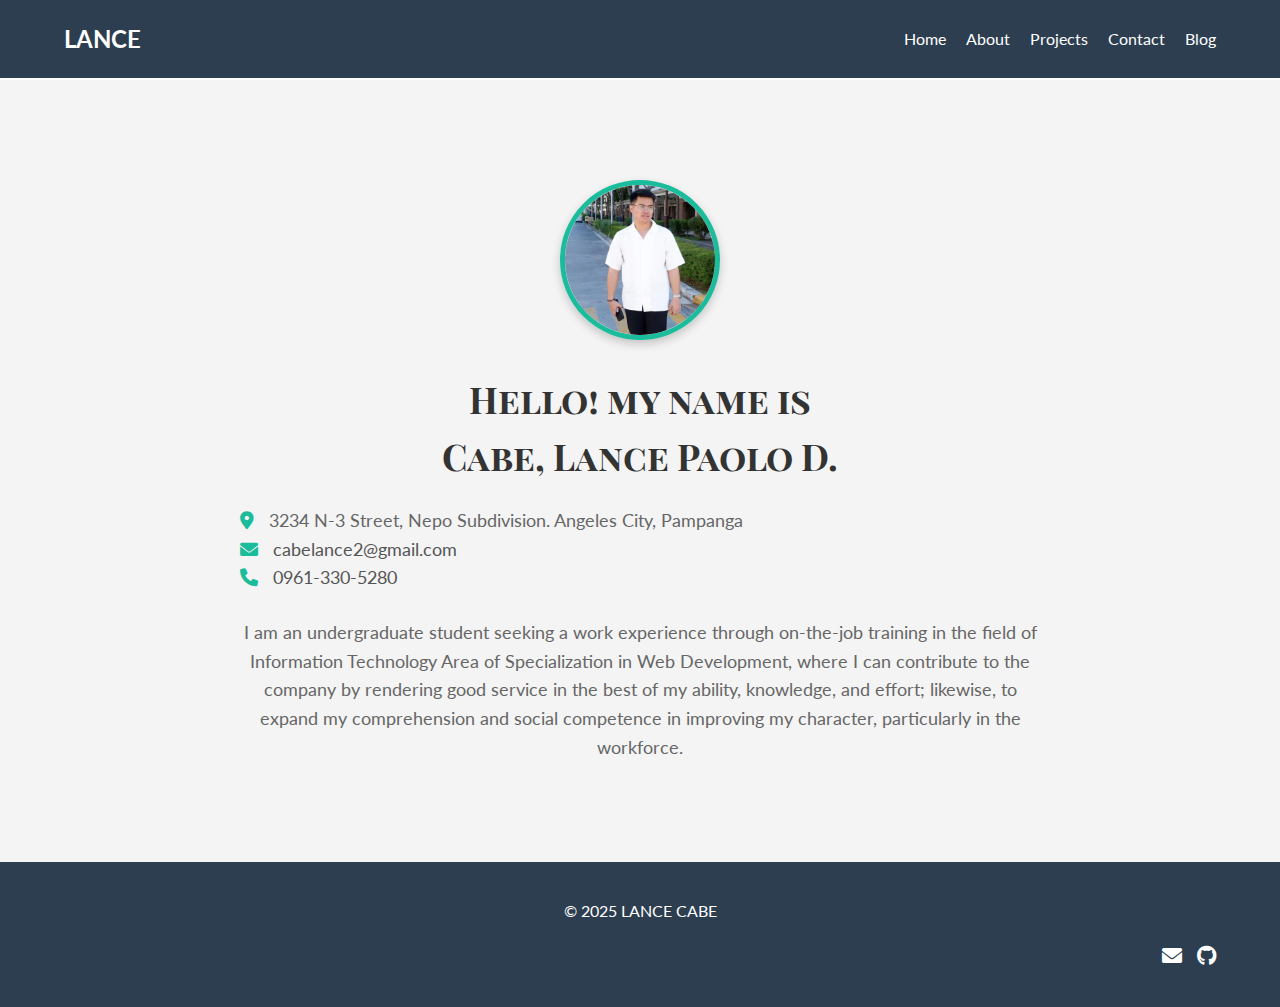
==== index.html @ 2daf8c80 "Updated files" ====
<!DOCTYPE html>
<html>
<head>
    <title>Lance Cabe</title>
    <meta charset="utf-8" />
    <meta name="viewport" content="width=device-width, initial-scale=1">
    <link rel="shortcut icon" href="img/favicon.png" />
    <link href='https://fonts.googleapis.com/css?family=Playfair+Display+SC:700' rel='stylesheet' type='text/css'>
    <link href='https://fonts.googleapis.com/css?family=Lato:400,700' rel='stylesheet' type='text/css'>
    <link rel="stylesheet" href="https://cdnjs.cloudflare.com/ajax/libs/font-awesome/6.0.0/css/all.min.css">
    <link rel="stylesheet" href="styles.css" />
</head>
<body>
    <header class="main-header">
        <div class="container nav-container">
            <a href="#" class="logo">LANCE</a>
            <nav class="nav-menu">
                <ul class="nav-links">
                    <li><a href="index.html">Home</a></li>
                    <li><a href="about.html">About</a></li>
                    <li><a href="projects.html">Projects</a></li>
                    <li><a href="contact.html">Contact</a></li>
                    <li><a href="blog.html">Blog</a></li>
                </ul>
            </nav>
            <div class="hamburger">
                <span></span>
                <span></span>
                <span></span>
            </div>
        </div>
    </header>

    <!-- Introduction Section -->
    <div class="intro section" id="about">
        <div class="container">
            <div class="units-row units-split wrap">
                <div class="unit-20">
                    <img src="../images/profile.webp" alt="profile" class="profile-img">
                </div>
                <div class="unit-80">
                    <h1>Hello! my name is<br><span id="typed">Cabe, Lance Paolo D.</span></h1>
                    <div class="contact-info">
                        <p><i class="fas fa-map-marker-alt"></i> 3234 N-3 Street, Nepo Subdivision. Angeles City, Pampanga</p>
                        <p><i class="fas fa-envelope"></i> <a href="mailto:cabelance2@gmail.com">cabelance2@gmail.com</a></p>
                        <p><i class="fas fa-phone"></i> <a href="tel:09613305280">0961-330-5280</a></p>
                    </div>
                </div>
                <br>
                <p>
                    I am an undergraduate student seeking a work experience through on-the-job training in the field of Information Technology Area of Specialization in Web Development, where I can contribute to the company by rendering good service in the best of my ability, knowledge, and effort; likewise, to expand my comprehension and social competence in improving my character, particularly in the workforce.
                </p>
            </div>
        </div>
    </div>

    <footer>
        <div class="container">
            <div class="units-row">
                <div class="unit-50">
                    <p> &copy; 2025 LANCE CABE</p>
                </div>
                <div class="unit-50">
                    <ul class="social list-flat right">
                        <li><a href="mailto:cabelance2@gmail.com"><i class="fas fa-envelope"></i></a></li>
                        <li><a href="http://github.com/Lanseyy"><i class="fab fa-github"></i></a></li>
                    </ul>
                </div>
            </div>
        </div>
    </footer>
    <script src="scripts.js"></script>
</body>
</html>
---- styles.css ----
/* General Styles */
body {
    font-family: 'Lato', sans-serif;
    margin: 0;
    padding: 0;
    color: #333;
    line-height: 1.6;
}

.container {
    width: 90%;
    max-width: 1200px;
    margin: 0 auto;
}

/* Default Navigation Bar */
.main-header {
    background: transparent;
    color: #fff;
    padding: 20px 0;
    position: fixed;
    top: 0;
    width: 100%;
    z-index: 1000;
    transition: background 0.3s ease, color 0.3s ease;
}

/* Scrolled Navigation Bar */
.main-header.scrolled {
    background: #fff;
    box-shadow: 0 2px 10px rgba(0, 0, 0, 0.1);
}

.main-header.scrolled .logo,
.main-header.scrolled .nav-links a {
    color: #333;
}

.main-header.scrolled .hamburger span {
    background: #333;
}

body {
    padding-top: 80px;
}

/* Header and Navigation */
.main-header {
    background: #2c3e50;
    padding: 20px 0;
    top: 0;
    z-index: 1000;
}

.nav-container {
    display: flex;
    justify-content: space-between;
    align-items: center;
}

.logo {
    font-size: 24px;
    font-weight: bold;
    text-decoration: none;
    color: #fff;
}

.nav-menu {
    display: flex;
}

.nav-links {
    list-style: none;
    margin: 0;
    padding: 0;
    display: flex;
}

.nav-links li {
    margin-left: 20px;
}

.nav-links a {
    color: #fff;
    text-decoration: none;
    font-size: 16px;
    transition: color 0.3s ease;
}

.nav-links a:hover {
    color: #1abc9c;
}

.hamburger {
    display: none;
    flex-direction: column;
    cursor: pointer;
}

.hamburger span {
    background: #fff;
    height: 3px;
    width: 25px;
    margin: 4px 0;
    transition: all 0.3s ease;
}

/* Contact Information Styles */
.contact-info {
    margin-top: 20px;
    text-align: left;
}

.contact-info p {
    margin: 10px 0;
    font-size: 16px;
    color: #555;
}

.contact-info i {
    margin-right: 10px;
    color: #1abc9c;
}

.contact-info a {
    color: #555;
    text-decoration: none;
    transition: color 0.3s ease;
}

.contact-info a:hover {
    color: #1abc9c;
}

/* Responsive Navigation */
@media (max-width: 768px) {
    .nav-menu {
        display: none;
        flex-direction: column;
        background: #2c3e50;
        position: absolute;
        top: 60px;
        right: 0;
        width: 100%;
        text-align: center;
    }

    .nav-menu.active {
        display: flex;
    }

    .nav-links li {
        margin: 10px 0;
    }

    .hamburger {
        display: flex;
    }
}

/* Profile Picture Design */
.profile-img {
    width: 150px;
    height: 150px;
    border-radius: 50%;
    object-fit: cover;
    border: 5px solid #1abc9c;
    box-shadow: 0 4px 10px rgba(0, 0, 0, 0.2);
    transition: transform 0.3s ease, box-shadow 0.3s ease;
    position: relative;
    overflow: hidden;
}

/* Hover Effect */
.profile-img:hover {
    transform: scale(1.05);
    box-shadow: 0 6px 15px rgba(0, 0, 0, 0.3);
}

/* Rotating Border Animation */
.profile-img::before {
    content: '';
    position: absolute;
    top: -5px;
    left: -5px;
    right: -5px;
    bottom: -5px;
    border-radius: 50%;
    border: 5px solid transparent;
    border-top-color: #2c3e50;
    animation: rotateBorder 2s linear infinite;
}

@keyframes rotateBorder {
    0% {
        transform: rotate(0deg);
    }
    100% {
        transform: rotate(360deg);
    }
}

/* Introduction Section */
.intro {
    padding: 100px 0;
    background: #f4f4f4;
    text-align: center;
}

.intro h1 {
    font-size: 36px;
    margin-bottom: 20px;
    font-family: 'Playfair Display SC', serif;
}

.intro p {
    font-size: 18px;
    color: #666;
    max-width: 800px;
    margin: 0 auto;
}

/* Footer */
footer {
    background: #2c3e50;
    color: #fff;
    padding: 20px 0;
    text-align: center;
}

.social {
    list-style: none;
    padding: 0;
    display: flex;
    justify-content: flex-end;
}

.social li {
    margin-left: 15px;
}

.social a {
    color: #fff;
    font-size: 20px;
    transition: color 0.3s ease;
}

.social a:hover {
    color: #1abc9c;
}
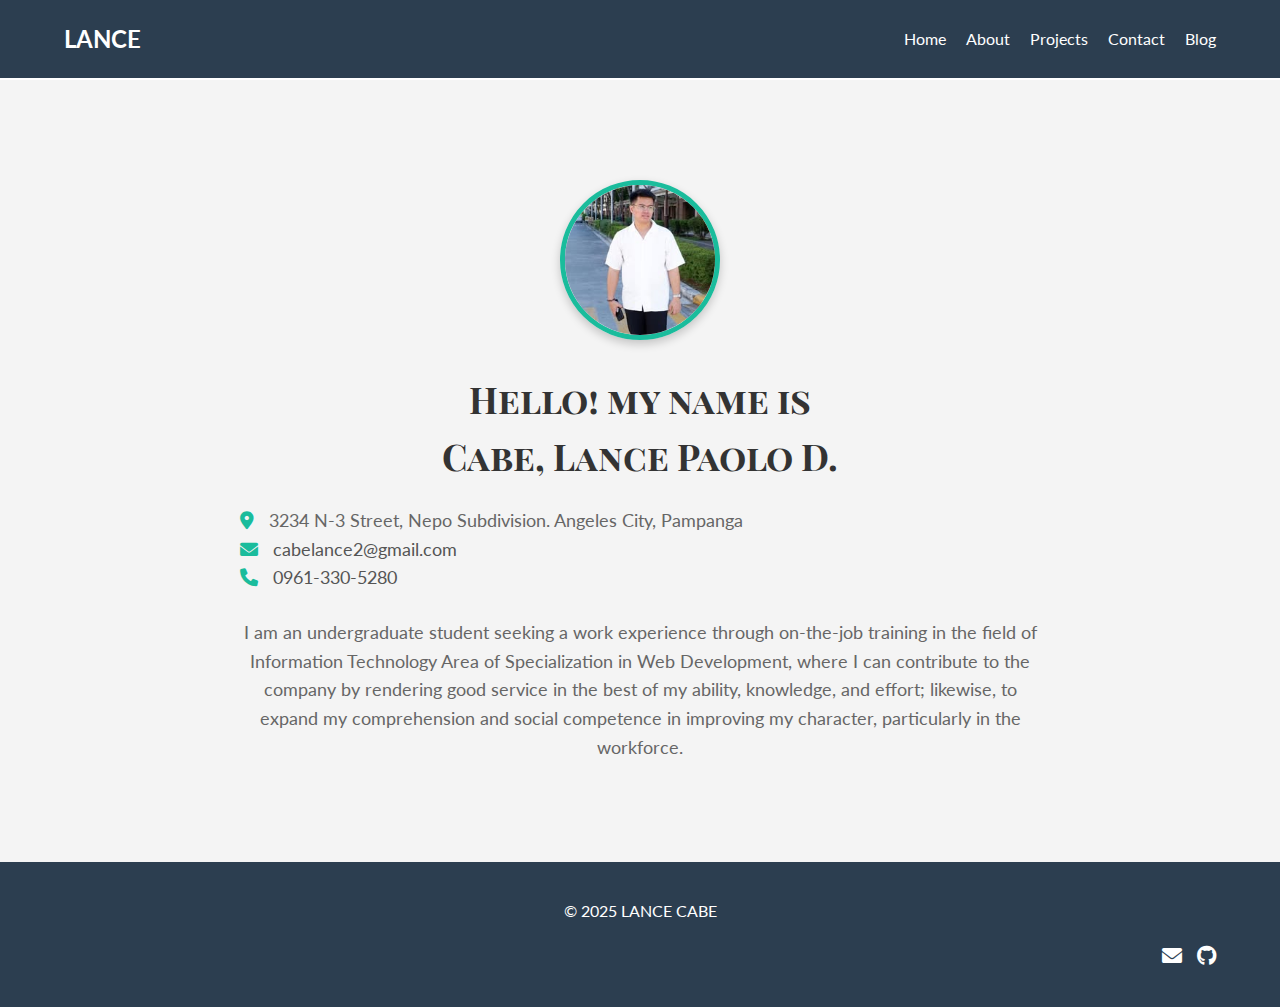
==== commit 72431133: "Updated files" ====
--- a/index.html
+++ b/index.html
@@ -36,7 +36,7 @@
         <div class="container">
             <div class="units-row units-split wrap">
                 <div class="unit-20">
-                    <img src="../images/profile.webp" alt="profile" class="profile-img">
+                    <img src="images/profile.jpg" alt="profile" class="profile-img">
                 </div>
                 <div class="unit-80">
                     <h1>Hello! my name is<br><span id="typed">Cabe, Lance Paolo D.</span></h1>
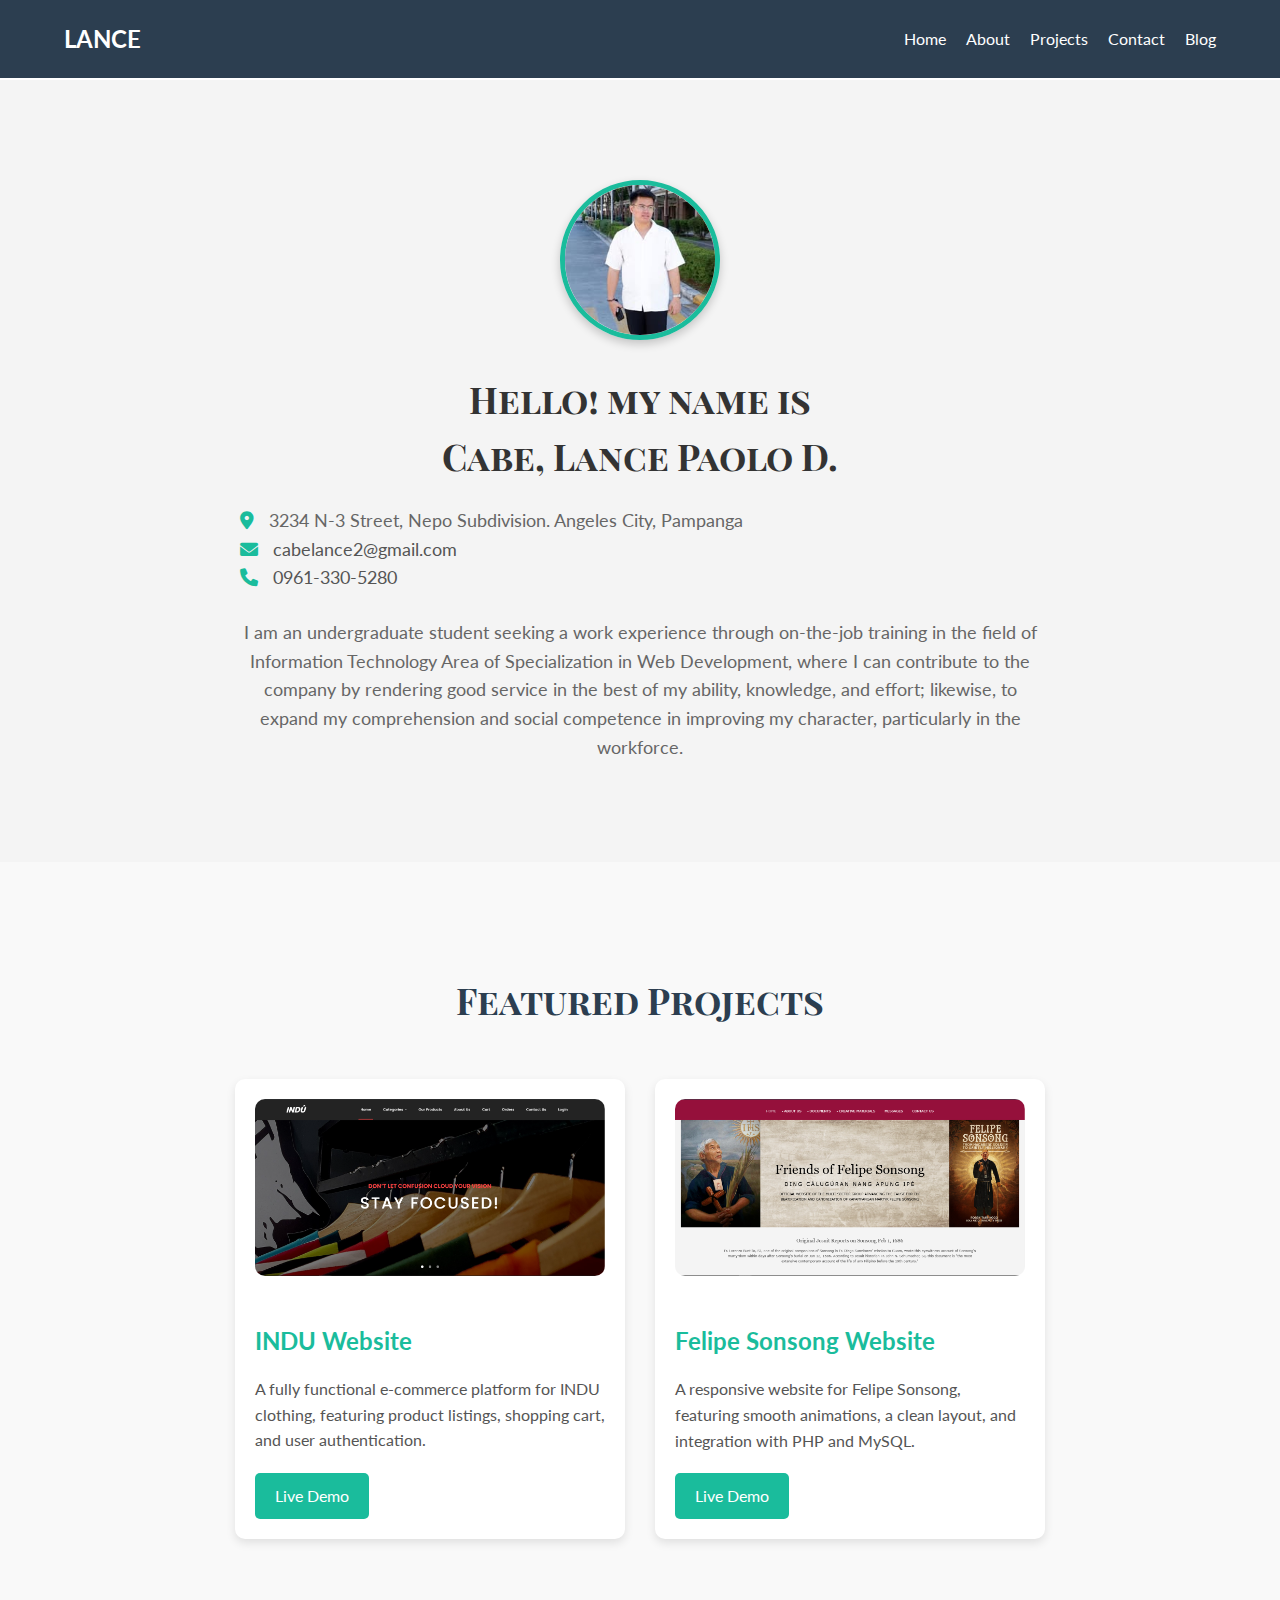
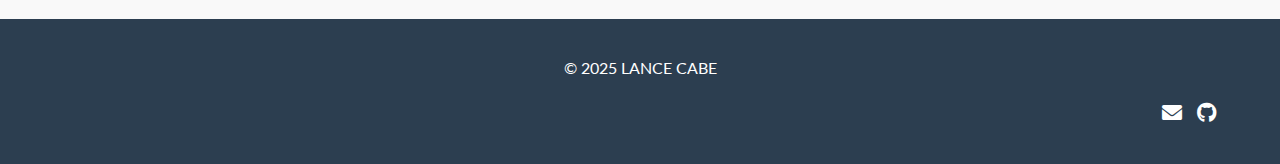
==== commit da868d1b: "Commit Update" ====
--- a/index.html
+++ b/index.html
@@ -1,74 +1,182 @@
 <!DOCTYPE html>
 <html>
-<head>
-    <title>Lance Cabe</title>
-    <meta charset="utf-8" />
-    <meta name="viewport" content="width=device-width, initial-scale=1">
-    <link rel="shortcut icon" href="img/favicon.png" />
-    <link href='https://fonts.googleapis.com/css?family=Playfair+Display+SC:700' rel='stylesheet' type='text/css'>
-    <link href='https://fonts.googleapis.com/css?family=Lato:400,700' rel='stylesheet' type='text/css'>
-    <link rel="stylesheet" href="https://cdnjs.cloudflare.com/ajax/libs/font-awesome/6.0.0/css/all.min.css">
-    <link rel="stylesheet" href="styles.css" />
-</head>
-<body>
-    <header class="main-header">
-        <div class="container nav-container">
-            <a href="#" class="logo">LANCE</a>
+   <head>
+      <title>Lance Cabe</title>
+      <meta charset="utf-8" />
+      <meta name="viewport" content="width=device-width, initial-scale=1">
+      <link rel="shortcut icon" href="img/favicon.png" />
+      <link href='https://fonts.googleapis.com/css?family=Playfair+Display+SC:700' rel='stylesheet' type='text/css'>
+      <link href='https://fonts.googleapis.com/css?family=Lato:400,700' rel='stylesheet' type='text/css'>
+      <link rel="stylesheet" href="https://cdnjs.cloudflare.com/ajax/libs/font-awesome/6.0.0/css/all.min.css">
+      <link rel="stylesheet" href="styles.css" />
+      <style>
+         .featured-projects {
+            padding: 80px 0;
+            background: #f9f9f9;
+         }
+
+         .featured-projects h2 {
+            font-size: 36px;
+            text-align: center;
+            margin-bottom: 50px;
+            font-family: 'Playfair Display SC', serif;
+            color: #2c3e50;
+         }
+
+         .project-grid {
+            display: flex;
+            flex-wrap: wrap;
+            gap: 30px;
+            justify-content: center;
+         }
+
+         .project-card {
+            background: #fff;
+            border-radius: 10px;
+            box-shadow: 0 4px 10px rgba(0, 0, 0, 0.1);
+            padding: 20px;
+            width: 100%;
+            max-width: 350px;
+            transition: transform 0.3s ease, box-shadow 0.3s ease;
+         }
+
+         .project-card:hover {
+            transform: translateY(-10px);
+            box-shadow: 0 6px 15px rgba(0, 0, 0, 0.2);
+         }
+
+         .project-card img {
+            width: 100%;
+            border-radius: 10px;
+            margin-bottom: 15px;
+         }
+
+         .project-card h3 {
+            font-size: 24px;
+            margin-bottom: 10px;
+            color: #1abc9c;
+         }
+
+         .project-card p {
+            font-size: 16px;
+            line-height: 1.6;
+            color: #555;
+            margin-bottom: 20px;
+         }
+
+         .project-links {
+            display: flex;
+            gap: 10px;
+         }
+
+         .project-links a {
+            display: inline-block;
+            padding: 10px 20px;
+            background: #1abc9c;
+            color: #fff;
+            text-decoration: none;
+            border-radius: 5px;
+            transition: background 0.3s ease;
+         }
+
+         .project-links a:hover {
+            background: #16a085;
+         }
+      </style>
+   </head>
+   <body>
+      <header class="main-header">
+         <div class="container nav-container">
+            <a href="index.html" class="logo">LANCE</a>
             <nav class="nav-menu">
-                <ul class="nav-links">
-                    <li><a href="index.html">Home</a></li>
-                    <li><a href="about.html">About</a></li>
-                    <li><a href="projects.html">Projects</a></li>
-                    <li><a href="contact.html">Contact</a></li>
-                    <li><a href="blog.html">Blog</a></li>
-                </ul>
+               <ul class="nav-links">
+                  <li><a href="index.html">Home</a></li>
+                  <li><a href="about.html">About</a></li>
+                  <li><a href="projects.html">Projects</a></li>
+                  <li><a href="contact.html">Contact</a></li>
+                  <li><a href="blog.html">Blog</a></li>
+               </ul>
             </nav>
             <div class="hamburger">
-                <span></span>
-                <span></span>
-                <span></span>
+               <span></span>
+               <span></span>
+               <span></span>
             </div>
-        </div>
-    </header>
+         </div>
+      </header>
 
-    <!-- Introduction Section -->
-    <div class="intro section" id="about">
-        <div class="container">
+      <!-- Introduction Section -->
+      <div class="intro section" id="about">
+         <div class="container">
             <div class="units-row units-split wrap">
-                <div class="unit-20">
-                    <img src="images/profile.jpg" alt="profile" class="profile-img">
-                </div>
-                <div class="unit-80">
-                    <h1>Hello! my name is<br><span id="typed">Cabe, Lance Paolo D.</span></h1>
-                    <div class="contact-info">
-                        <p><i class="fas fa-map-marker-alt"></i> 3234 N-3 Street, Nepo Subdivision. Angeles City, Pampanga</p>
-                        <p><i class="fas fa-envelope"></i> <a href="mailto:cabelance2@gmail.com">cabelance2@gmail.com</a></p>
-                        <p><i class="fas fa-phone"></i> <a href="tel:09613305280">0961-330-5280</a></p>
-                    </div>
-                </div>
-                <br>
-                <p>
-                    I am an undergraduate student seeking a work experience through on-the-job training in the field of Information Technology Area of Specialization in Web Development, where I can contribute to the company by rendering good service in the best of my ability, knowledge, and effort; likewise, to expand my comprehension and social competence in improving my character, particularly in the workforce.
-                </p>
+               <div class="unit-20">
+                  <img src="images/profile.jpg" alt="profile" class="profile-img">
+               </div>
+               <div class="unit-80">
+                  <h1>Hello! my name is<br><span id="typed">Cabe, Lance Paolo D.</span></h1>
+                  <div class="contact-info">
+                     <p><i class="fas fa-map-marker-alt"></i> 3234 N-3 Street, Nepo Subdivision. Angeles City, Pampanga</p>
+                     <p><i class="fas fa-envelope"></i> <a href="mailto:cabelance2@gmail.com">cabelance2@gmail.com</a></p>
+                     <p><i class="fas fa-phone"></i> <a href="tel:09613305280">0961-330-5280</a></p>
+                  </div>
+               </div>
+               <br>
+               <p>
+                  I am an undergraduate student seeking a work experience through on-the-job training in the field of Information Technology Area of Specialization in Web Development, where I can contribute to the company by rendering good service in the best of my ability, knowledge, and effort; likewise, to expand my comprehension and social competence in improving my character, particularly in the workforce.
+               </p>
             </div>
-        </div>
-    </div>
+         </div>
+      </div>
 
-    <footer>
-        <div class="container">
+      <!-- Featured Projects Section -->
+      <div class="featured-projects section">
+         <div class="container">
+            <h2>Featured Projects</h2>
+            <div class="project-grid">
+               <!-- Project 1 -->
+               <div class="project-card">
+                  <img src="images/indu1.PNG" alt="INDU Website">
+                  <h3>INDU Website</h3>
+                  <p>
+                     A fully functional e-commerce platform for INDU clothing, featuring product listings, shopping cart, and user authentication.
+                  </p>
+                  <div class="project-links">
+                     <a href="projects.html">Live Demo</a>
+                  </div>
+               </div>
+
+               <!-- Project 2 -->
+               <div class="project-card">
+                  <img src="images/sonsong1.jpg" alt="Felipe Sonsong Website">
+                  <h3>Felipe Sonsong Website</h3>
+                  <p>
+                     A responsive website for Felipe Sonsong, featuring smooth animations, a clean layout, and integration with PHP and MySQL.
+                  </p>
+                  <div class="project-links">
+                     <a href="projects.html">Live Demo</a>
+                  </div>
+               </div>
+            </div>
+         </div>
+      </div>
+
+      <!-- Footer -->
+      <footer>
+         <div class="container">
             <div class="units-row">
-                <div class="unit-50">
-                    <p> &copy; 2025 LANCE CABE</p>
-                </div>
-                <div class="unit-50">
-                    <ul class="social list-flat right">
-                        <li><a href="mailto:cabelance2@gmail.com"><i class="fas fa-envelope"></i></a></li>
-                        <li><a href="http://github.com/Lanseyy"><i class="fab fa-github"></i></a></li>
-                    </ul>
-                </div>
+               <div class="unit-50">
+                  <p> &copy; 2025 LANCE CABE</p>
+               </div>
+               <div class="unit-50">
+                  <ul class="social list-flat right">
+                     <li><a href="mailto:cabelance2@gmail.com"><i class="fas fa-envelope"></i></a></li>
+                     <li><a href="http://github.com/lanshissh/sonsong"><i class="fab fa-github"></i></a></li>
+                  </ul>
+               </div>
             </div>
-        </div>
-    </footer>
-    <script src="scripts.js"></script>
-</body>
+         </div>
+      </footer>
+
+      <script src="scripts.js"></script>
+   </body>
 </html>--- a/styles.css
+++ b/styles.css
@@ -1,250 +1,335 @@
-/* General Styles */
-body {
-    font-family: 'Lato', sans-serif;
-    margin: 0;
-    padding: 0;
-    color: #333;
-    line-height: 1.6;
-}
-
-.container {
-    width: 90%;
-    max-width: 1200px;
-    margin: 0 auto;
-}
-
-/* Default Navigation Bar */
-.main-header {
-    background: transparent;
-    color: #fff;
-    padding: 20px 0;
-    position: fixed;
-    top: 0;
-    width: 100%;
-    z-index: 1000;
-    transition: background 0.3s ease, color 0.3s ease;
-}
-
-/* Scrolled Navigation Bar */
-.main-header.scrolled {
-    background: #fff;
-    box-shadow: 0 2px 10px rgba(0, 0, 0, 0.1);
-}
-
-.main-header.scrolled .logo,
-.main-header.scrolled .nav-links a {
-    color: #333;
-}
-
-.main-header.scrolled .hamburger span {
-    background: #333;
-}
-
-body {
-    padding-top: 80px;
-}
-
-/* Header and Navigation */
-.main-header {
-    background: #2c3e50;
-    padding: 20px 0;
-    top: 0;
-    z-index: 1000;
-}
-
-.nav-container {
-    display: flex;
-    justify-content: space-between;
-    align-items: center;
-}
-
-.logo {
-    font-size: 24px;
-    font-weight: bold;
-    text-decoration: none;
-    color: #fff;
-}
-
-.nav-menu {
-    display: flex;
-}
-
-.nav-links {
-    list-style: none;
-    margin: 0;
-    padding: 0;
-    display: flex;
-}
-
-.nav-links li {
-    margin-left: 20px;
-}
-
-.nav-links a {
-    color: #fff;
-    text-decoration: none;
-    font-size: 16px;
-    transition: color 0.3s ease;
-}
-
-.nav-links a:hover {
-    color: #1abc9c;
-}
-
-.hamburger {
-    display: none;
-    flex-direction: column;
-    cursor: pointer;
-}
-
-.hamburger span {
-    background: #fff;
-    height: 3px;
-    width: 25px;
-    margin: 4px 0;
-    transition: all 0.3s ease;
-}
-
-/* Contact Information Styles */
-.contact-info {
-    margin-top: 20px;
-    text-align: left;
-}
-
-.contact-info p {
-    margin: 10px 0;
-    font-size: 16px;
-    color: #555;
-}
-
-.contact-info i {
-    margin-right: 10px;
-    color: #1abc9c;
-}
-
-.contact-info a {
-    color: #555;
-    text-decoration: none;
-    transition: color 0.3s ease;
-}
-
-.contact-info a:hover {
-    color: #1abc9c;
-}
-
-/* Responsive Navigation */
-@media (max-width: 768px) {
-    .nav-menu {
-        display: none;
-        flex-direction: column;
-        background: #2c3e50;
-        position: absolute;
-        top: 60px;
-        right: 0;
-        width: 100%;
-        text-align: center;
-    }
-
-    .nav-menu.active {
-        display: flex;
-    }
-
-    .nav-links li {
-        margin: 10px 0;
-    }
-
-    .hamburger {
-        display: flex;
-    }
-}
-
-/* Profile Picture Design */
-.profile-img {
-    width: 150px;
-    height: 150px;
-    border-radius: 50%;
-    object-fit: cover;
-    border: 5px solid #1abc9c;
-    box-shadow: 0 4px 10px rgba(0, 0, 0, 0.2);
-    transition: transform 0.3s ease, box-shadow 0.3s ease;
-    position: relative;
-    overflow: hidden;
-}
-
-/* Hover Effect */
-.profile-img:hover {
-    transform: scale(1.05);
-    box-shadow: 0 6px 15px rgba(0, 0, 0, 0.3);
-}
-
-/* Rotating Border Animation */
-.profile-img::before {
-    content: '';
-    position: absolute;
-    top: -5px;
-    left: -5px;
-    right: -5px;
-    bottom: -5px;
-    border-radius: 50%;
-    border: 5px solid transparent;
-    border-top-color: #2c3e50;
-    animation: rotateBorder 2s linear infinite;
-}
-
-@keyframes rotateBorder {
-    0% {
-        transform: rotate(0deg);
-    }
-    100% {
-        transform: rotate(360deg);
-    }
-}
-
-/* Introduction Section */
-.intro {
-    padding: 100px 0;
-    background: #f4f4f4;
-    text-align: center;
-}
-
-.intro h1 {
-    font-size: 36px;
-    margin-bottom: 20px;
-    font-family: 'Playfair Display SC', serif;
-}
-
-.intro p {
-    font-size: 18px;
-    color: #666;
-    max-width: 800px;
-    margin: 0 auto;
-}
-
-/* Footer */
-footer {
-    background: #2c3e50;
-    color: #fff;
-    padding: 20px 0;
-    text-align: center;
-}
-
-.social {
-    list-style: none;
-    padding: 0;
-    display: flex;
-    justify-content: flex-end;
-}
-
-.social li {
-    margin-left: 15px;
-}
-
-.social a {
-    color: #fff;
-    font-size: 20px;
-    transition: color 0.3s ease;
-}
-
-.social a:hover {
-    color: #1abc9c;
+/* General Styles */
+body {
+	font-family: 'Lato', sans-serif;
+	margin: 0;
+	padding: 0;
+	color: #333;
+	line-height: 1.6;
+}
+
+.container {
+	width: 90%;
+	max-width: 1200px;
+	margin: 0 auto;
+}
+
+/* Default Navigation Bar */
+.main-header {
+	background: transparent;
+	color: #fff;
+	padding: 20px 0;
+	position: fixed;
+	top: 0;
+	width: 100%;
+	z-index: 1000;
+	transition: background 0.3s ease, color 0.3s ease;
+}
+
+/* Scrolled Navigation Bar */
+.main-header.scrolled {
+	background: #fff;
+	box-shadow: 0 2px 10px rgba(0, 0, 0, 0.1);
+}
+
+.main-header.scrolled .logo,
+.main-header.scrolled .nav-links a {
+	color: #333;
+}
+
+.main-header.scrolled .hamburger span {
+	background: #333;
+}
+
+body {
+	padding-top: 80px;
+}
+
+/* Header and Navigation */
+.main-header {
+	background: #2c3e50;
+	padding: 20px 0;
+	top: 0;
+	z-index: 1000;
+}
+
+.nav-container {
+	display: flex;
+	justify-content: space-between;
+	align-items: center;
+}
+
+.logo {
+	font-size: 24px;
+	font-weight: bold;
+	text-decoration: none;
+	color: #fff;
+}
+
+.nav-menu {
+	display: flex;
+}
+
+.nav-links {
+	list-style: none;
+	margin: 0;
+	padding: 0;
+	display: flex;
+}
+
+.nav-links li {
+	margin-left: 20px;
+}
+
+.nav-links a {
+	color: #fff;
+	text-decoration: none;
+	font-size: 16px;
+	transition: color 0.3s ease;
+}
+
+.nav-links a:hover {
+	color: #1abc9c;
+}
+
+.hamburger {
+	display: none;
+	flex-direction: column;
+	cursor: pointer;
+}
+
+.hamburger span {
+	background: #fff;
+	height: 3px;
+	width: 25px;
+	margin: 4px 0;
+	transition: all 0.3s ease;
+}
+
+/* Contact Information Styles */
+.contact-info {
+	margin-top: 20px;
+	text-align: left;
+}
+
+.contact-info p {
+	margin: 10px 0;
+	font-size: 16px;
+	color: #555;
+}
+
+.contact-info i {
+	margin-right: 10px;
+	color: #1abc9c;
+}
+
+.contact-info a {
+	color: #555;
+	text-decoration: none;
+	transition: color 0.3s ease;
+}
+
+.contact-info a:hover {
+	color: #1abc9c;
+}
+
+/* Responsive Navigation */
+@media (max-width: 768px) {
+	.nav-menu {
+		display: none;
+		flex-direction: column;
+		background: #2c3e50;
+		position: absolute;
+		top: 60px;
+		right: 0;
+		width: 100%;
+		text-align: center;
+	}
+
+	.nav-menu.active {
+		display: flex;
+	}
+
+	.nav-links li {
+		margin: 10px 0;
+	}
+
+	.hamburger {
+		display: flex;
+	}
+}
+
+/* Profile Picture Design */
+.profile-img {
+	width: 150px;
+	height: 150px;
+	border-radius: 50%;
+	object-fit: cover;
+	border: 5px solid #1abc9c;
+	box-shadow: 0 4px 10px rgba(0, 0, 0, 0.2);
+	transition: transform 0.3s ease, box-shadow 0.3s ease;
+	position: relative;
+	overflow: hidden;
+}
+
+/* Modal Styles */
+.modal {
+	display: none;
+	position: fixed;
+	top: 0;
+	left: 0;
+	width: 100%;
+	height: 100%;
+	background: rgba(0, 0, 0, 0.8);
+	justify-content: center;
+	align-items: center;
+	z-index: 1000;
+}
+
+.modal-content {
+	background: #fff;
+	padding: 20px;
+	border-radius: 10px;
+	width: 90%;
+	max-width: 800px;
+	text-align: center;
+	position: relative;
+}
+
+.modal-content img {
+	max-width: 100%;
+	max-height: 80vh;
+	border-radius: 5px;
+}
+
+.modal-content .download-btn {
+	display: inline-block;
+	margin-top: 20px;
+	padding: 10px 20px;
+	background: #1abc9c;
+	color: #fff;
+	text-decoration: none;
+	border-radius: 5px;
+	transition: background 0.3s ease;
+}
+
+.modal-content .download-btn:hover {
+	background: #16a085;
+}
+
+.close-btn {
+	position: absolute;
+	top: 10px;
+	right: 10px;
+	font-size: 24px;
+	cursor: pointer;
+	color: #333;
+}
+
+/* Hover Effect */
+.profile-img:hover {
+	transform: scale(1.05);
+	box-shadow: 0 6px 15px rgba(0, 0, 0, 0.3);
+}
+
+/* Rotating Border Animation */
+.profile-img::before {
+	content: '';
+	position: absolute;
+	top: -5px;
+	left: -5px;
+	right: -5px;
+	bottom: -5px;
+	border-radius: 50%;
+	border: 5px solid transparent;
+	border-top-color: #2c3e50;
+	animation: rotateBorder 2s linear infinite;
+}
+
+@keyframes rotateBorder {
+	0% {
+		transform: rotate(0deg);
+	}
+
+	100% {
+		transform: rotate(360deg);
+	}
+}
+
+/* Introduction Section */
+.intro {
+	padding: 100px 0;
+	background: #f4f4f4;
+	text-align: center;
+}
+
+.intro h1 {
+	font-size: 36px;
+	margin-bottom: 20px;
+	font-family: 'Playfair Display SC', serif;
+}
+
+.intro p {
+	font-size: 18px;
+	color: #666;
+	max-width: 800px;
+	margin: 0 auto;
+}
+
+/* Footer */
+footer {
+	background: #2c3e50;
+	color: #fff;
+	padding: 20px 0;
+	text-align: center;
+}
+
+.social {
+	list-style: none;
+	padding: 0;
+	display: flex;
+	justify-content: flex-end;
+}
+
+.social li {
+	margin-left: 15px;
+}
+
+.social a {
+	color: #fff;
+	font-size: 20px;
+	transition: color 0.3s ease;
+}
+
+.social a:hover {
+	color: #1abc9c;
+}
+
+/* Responsive Design for Mobile */
+@media (max-width: 768px) {
+    .project-images {
+        flex-direction: column;
+    }
+        
+    .project-images img {
+        max-width: 100%;
+    }
+        
+    .project-links {
+        flex-direction: column;
+        gap: 10px;
+    }
+        
+    .project-links a {
+        width: 80%;
+        text-align: center;
+    }
+
+	.project-grid {
+		flex-direction: column;
+		align-items: center;
+	 }
+
+	 .project-card {
+		max-width: 100%;
+	 }
 }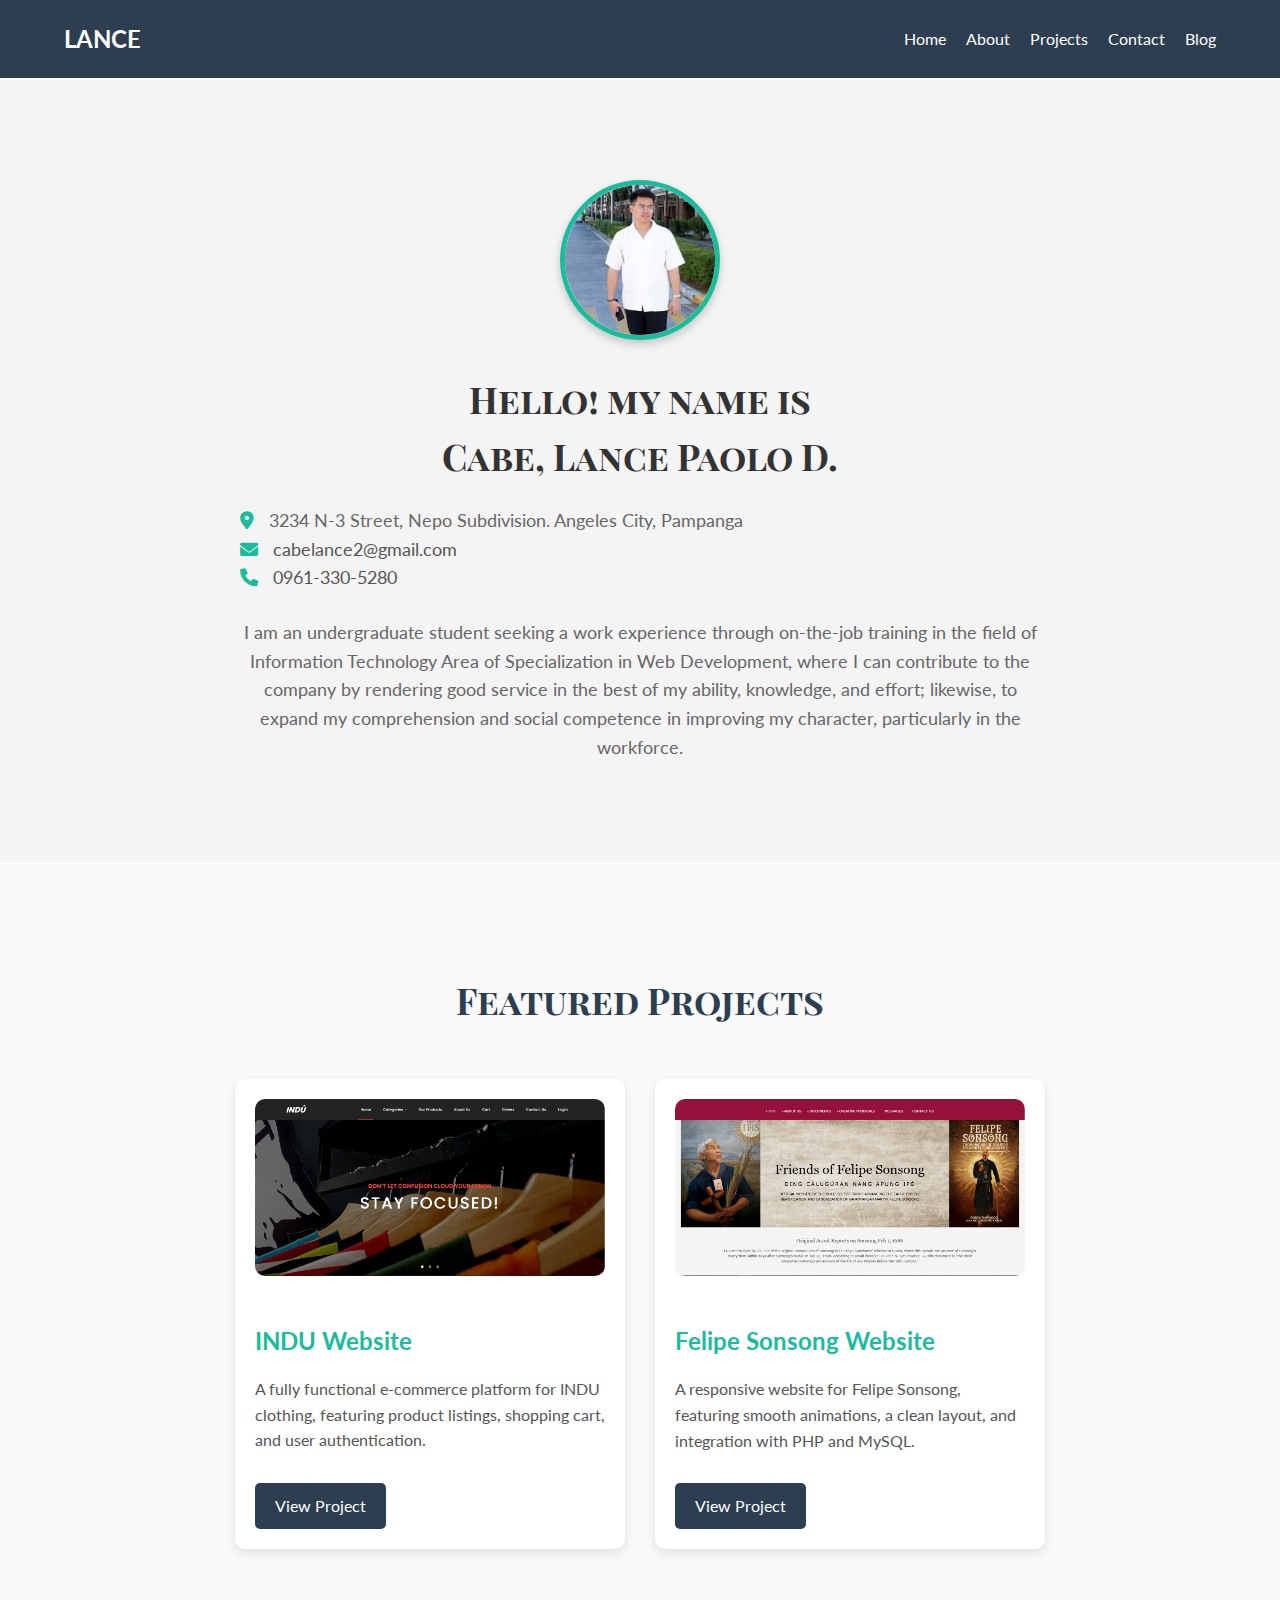
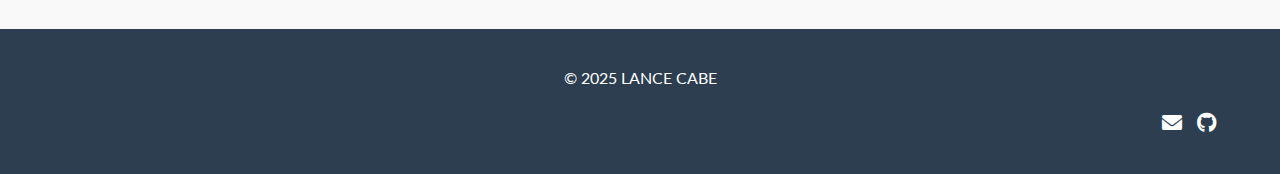
==== commit a2034061: "Commit Update" ====
--- a/index.html
+++ b/index.html
@@ -10,6 +10,7 @@
       <link rel="stylesheet" href="https://cdnjs.cloudflare.com/ajax/libs/font-awesome/6.0.0/css/all.min.css">
       <link rel="stylesheet" href="styles.css" />
       <style>
+         /* Featured Projects Section */
          .featured-projects {
             padding: 80px 0;
             background: #f9f9f9;
@@ -67,6 +68,7 @@
          .project-links {
             display: flex;
             gap: 10px;
+            flex-wrap: wrap;
          }
 
          .project-links a {
@@ -82,12 +84,27 @@
          .project-links a:hover {
             background: #16a085;
          }
+
+         .view-project-btn {
+            display: inline-block;
+            padding: 10px 20px;
+            background: #2c3e50;
+            color: #fff;
+            text-decoration: none;
+            border-radius: 5px;
+            transition: background 0.3s ease;
+            margin-top: 10px;
+         }
+
+         .view-project-btn:hover {
+            background: #1a252f;
+         }
       </style>
    </head>
    <body>
       <header class="main-header">
          <div class="container nav-container">
-            <a href="index.html" class="logo">LANCE</a>
+            <a href="#" class="logo">LANCE</a>
             <nav class="nav-menu">
                <ul class="nav-links">
                   <li><a href="index.html">Home</a></li>
@@ -128,33 +145,26 @@
          </div>
       </div>
 
-      <!-- Featured Projects Section -->
+      <!-- Featured Projects -->
       <div class="featured-projects section">
          <div class="container">
             <h2>Featured Projects</h2>
             <div class="project-grid">
-               <!-- Project 1 -->
                <div class="project-card">
                   <img src="images/indu1.PNG" alt="INDU Website">
                   <h3>INDU Website</h3>
                   <p>
                      A fully functional e-commerce platform for INDU clothing, featuring product listings, shopping cart, and user authentication.
                   </p>
-                  <div class="project-links">
-                     <a href="projects.html">Live Demo</a>
-                  </div>
+                  <a href="projects.html#indu-website" class="view-project-btn">View Project</a>
                </div>
-
-               <!-- Project 2 -->
                <div class="project-card">
                   <img src="images/sonsong1.jpg" alt="Felipe Sonsong Website">
                   <h3>Felipe Sonsong Website</h3>
                   <p>
                      A responsive website for Felipe Sonsong, featuring smooth animations, a clean layout, and integration with PHP and MySQL.
                   </p>
-                  <div class="project-links">
-                     <a href="projects.html">Live Demo</a>
-                  </div>
+                  <a href="projects.html#sonsong-website" class="view-project-btn">View Project</a>
                </div>
             </div>
          </div>
@@ -170,7 +180,7 @@
                <div class="unit-50">
                   <ul class="social list-flat right">
                      <li><a href="mailto:cabelance2@gmail.com"><i class="fas fa-envelope"></i></a></li>
-                     <li><a href="http://github.com/lanshissh/sonsong"><i class="fab fa-github"></i></a></li>
+                     <li><a href="http://github.com/Lanseyy"><i class="fab fa-github"></i></a></li>
                   </ul>
                </div>
             </div>
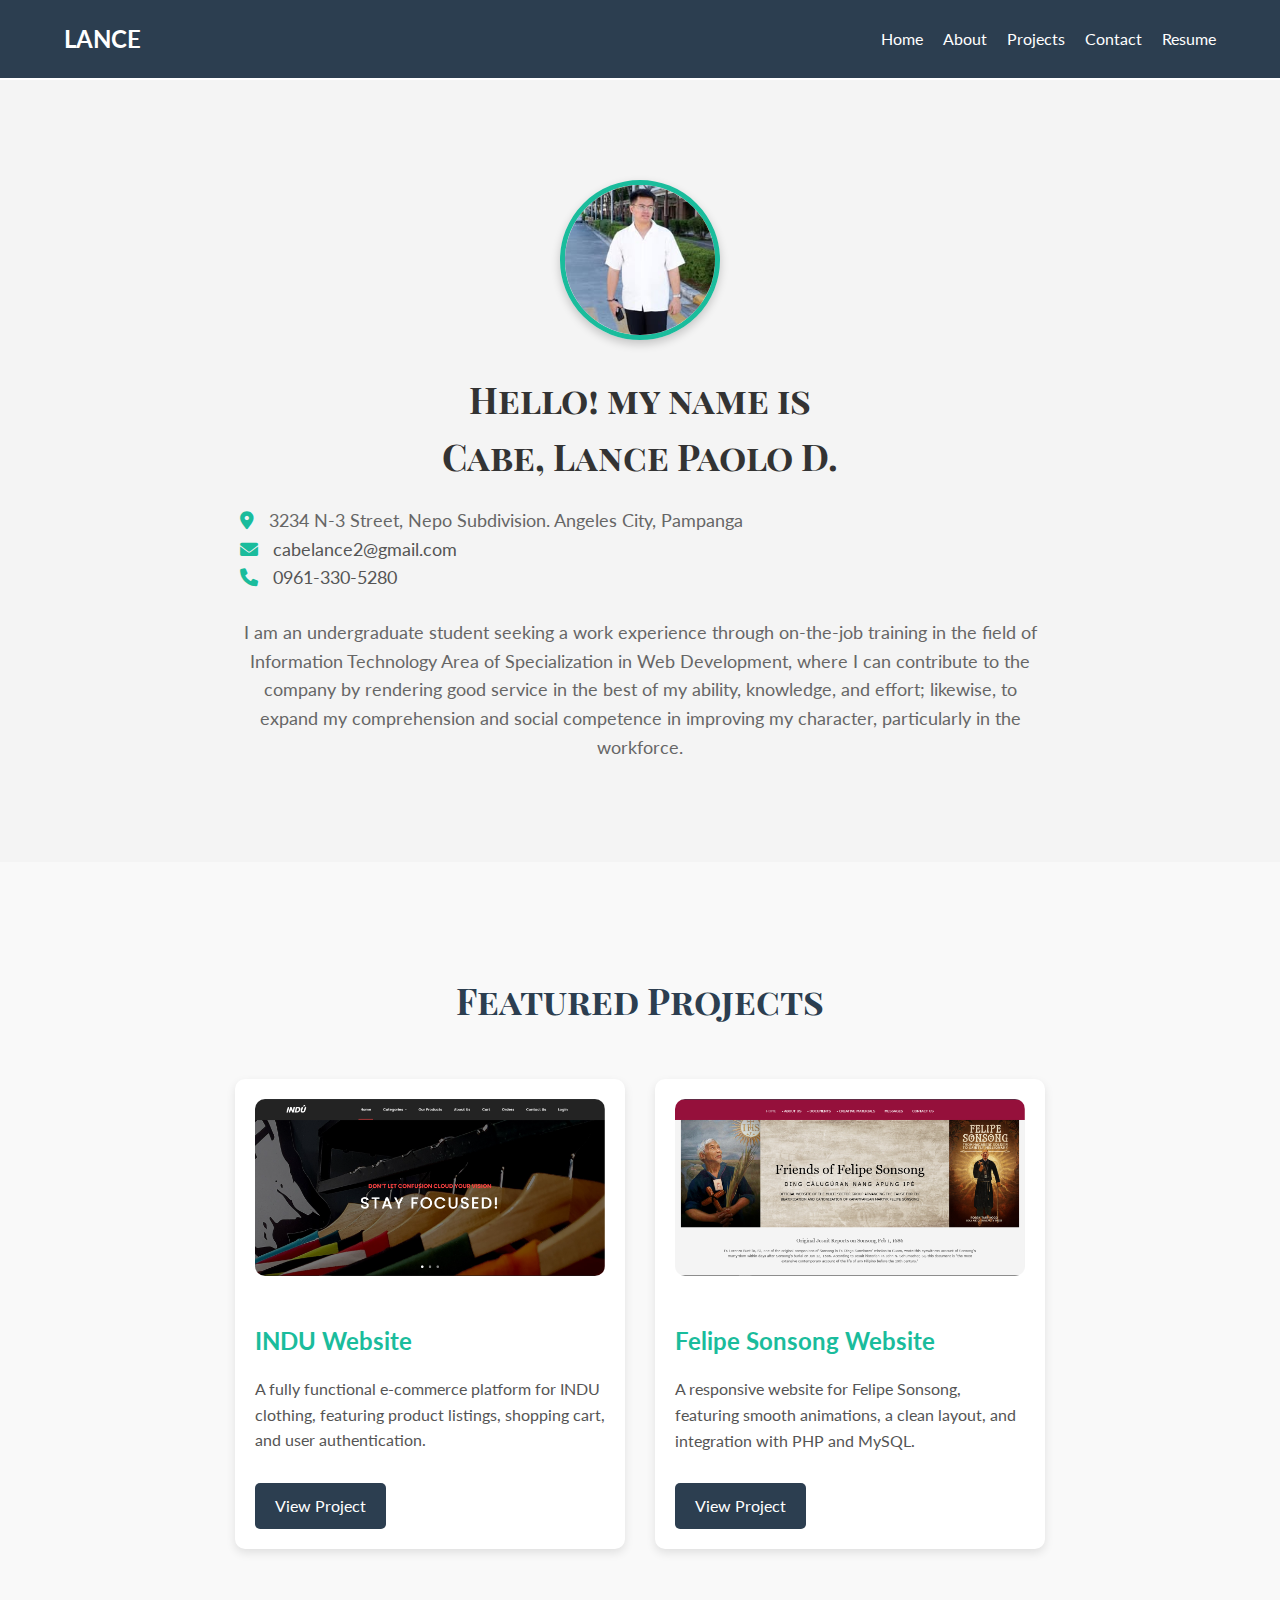
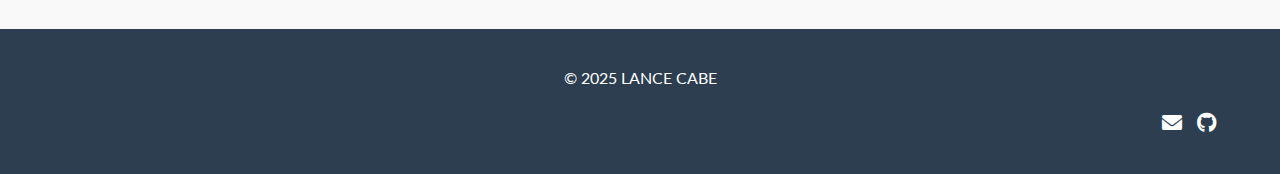
==== commit 27b48bba: "Commit Update" ====
--- a/index.html
+++ b/index.html
@@ -111,7 +111,7 @@
                   <li><a href="about.html">About</a></li>
                   <li><a href="projects.html">Projects</a></li>
                   <li><a href="contact.html">Contact</a></li>
-                  <li><a href="blog.html">Blog</a></li>
+                  <li><a href="resume.html">Resume</a></li>
                </ul>
             </nav>
             <div class="hamburger">
@@ -180,7 +180,7 @@
                <div class="unit-50">
                   <ul class="social list-flat right">
                      <li><a href="mailto:cabelance2@gmail.com"><i class="fas fa-envelope"></i></a></li>
-                     <li><a href="http://github.com/Lanseyy"><i class="fab fa-github"></i></a></li>
+                     <li><a href="http://github.com/lanshissh"><i class="fab fa-github"></i></a></li>
                   </ul>
                </div>
             </div>
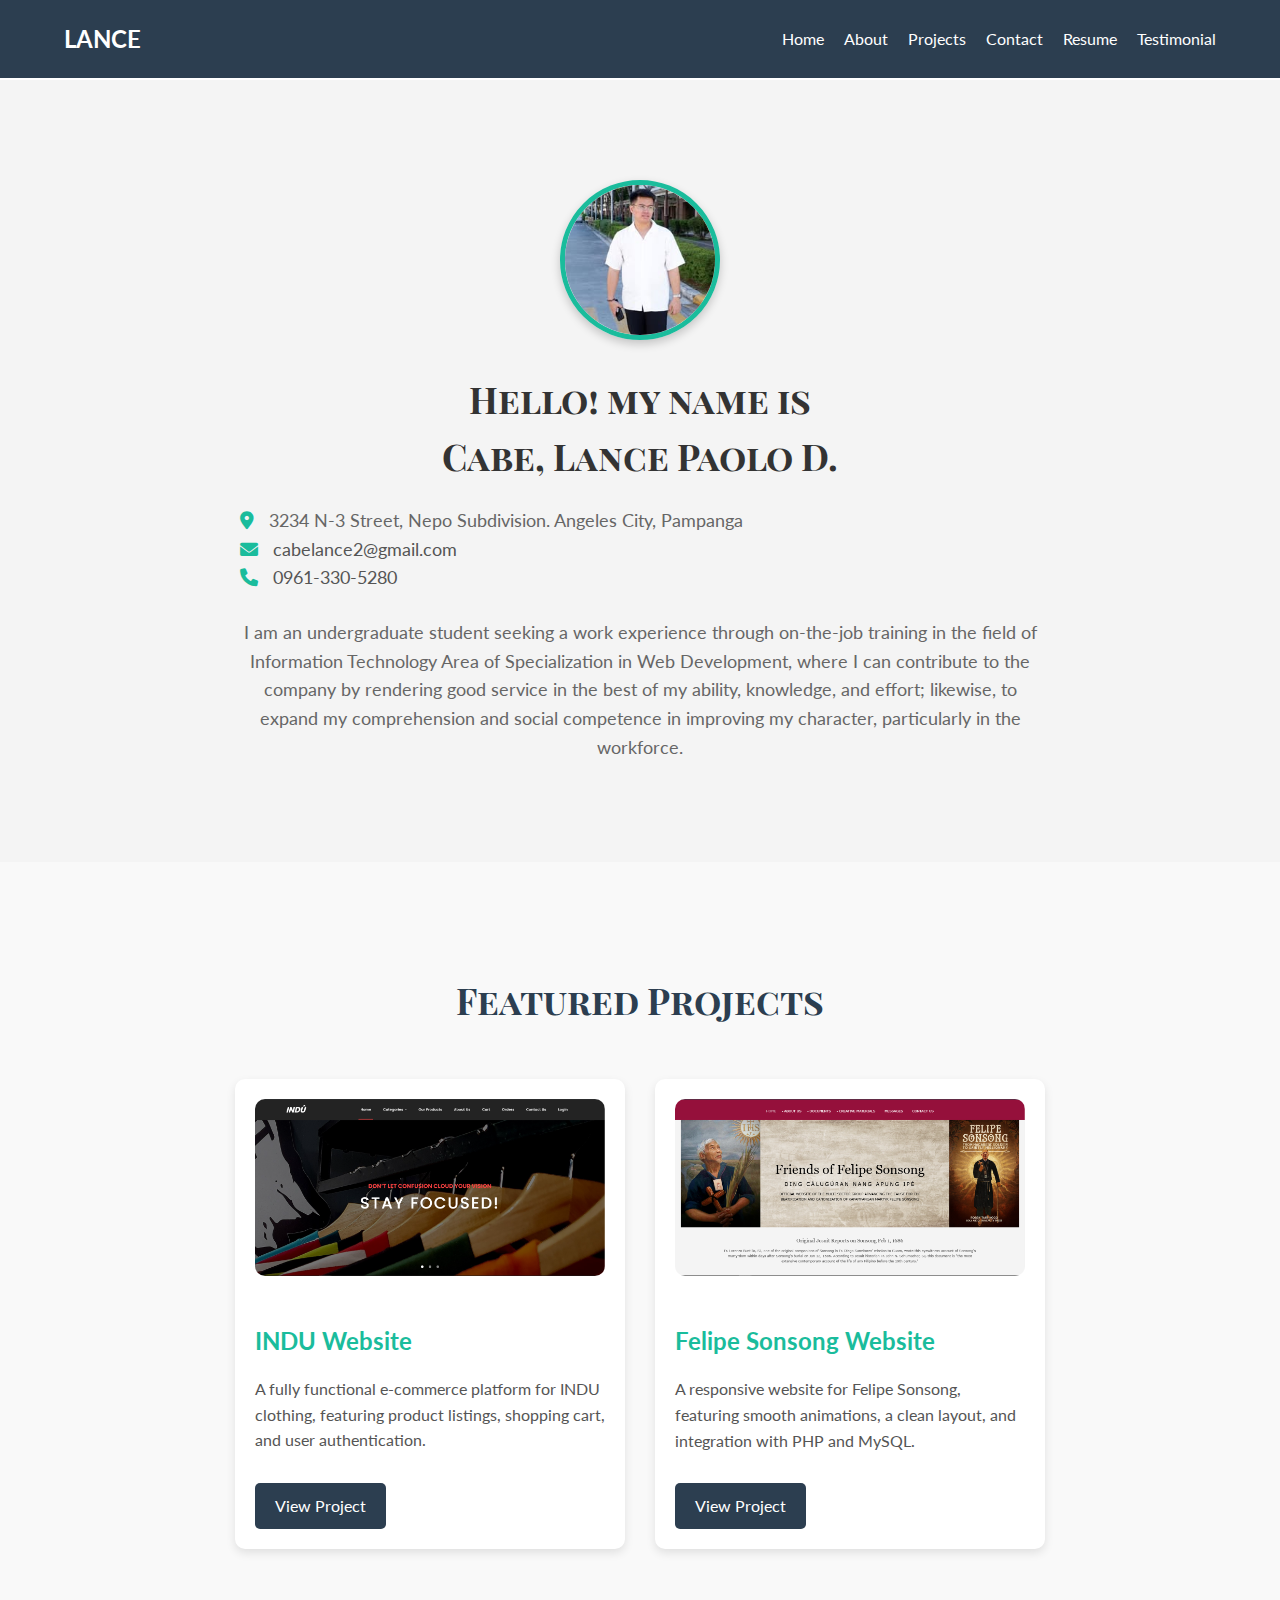
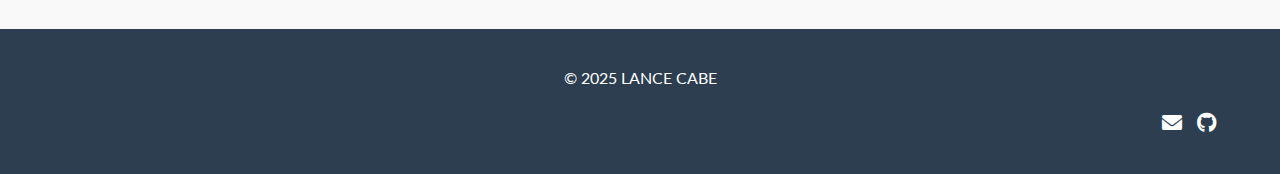
==== commit f02218ad: "commit" ====
--- a/index.html
+++ b/index.html
@@ -112,6 +112,7 @@
                   <li><a href="projects.html">Projects</a></li>
                   <li><a href="contact.html">Contact</a></li>
                   <li><a href="resume.html">Resume</a></li>
+                  <li><a href="testimonial.html">Testimonial</a></li>
                </ul>
             </nav>
             <div class="hamburger">
